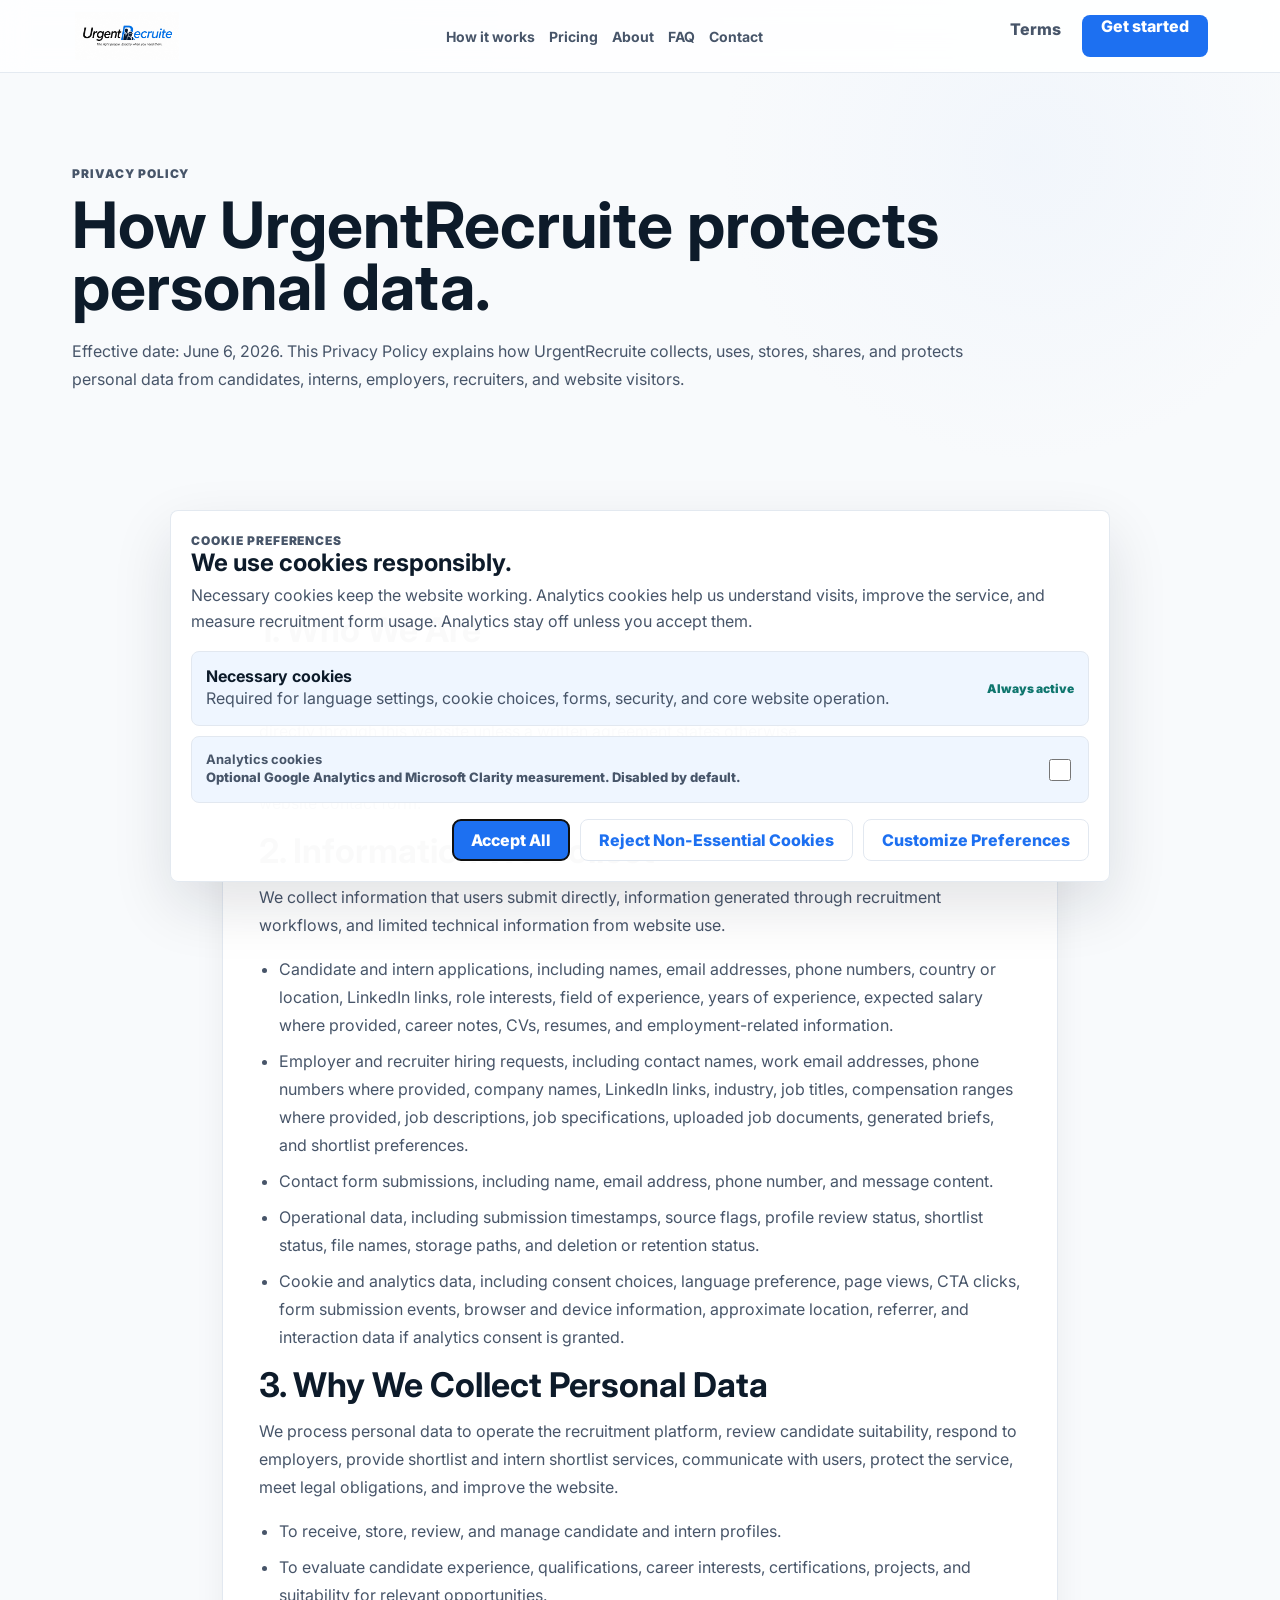
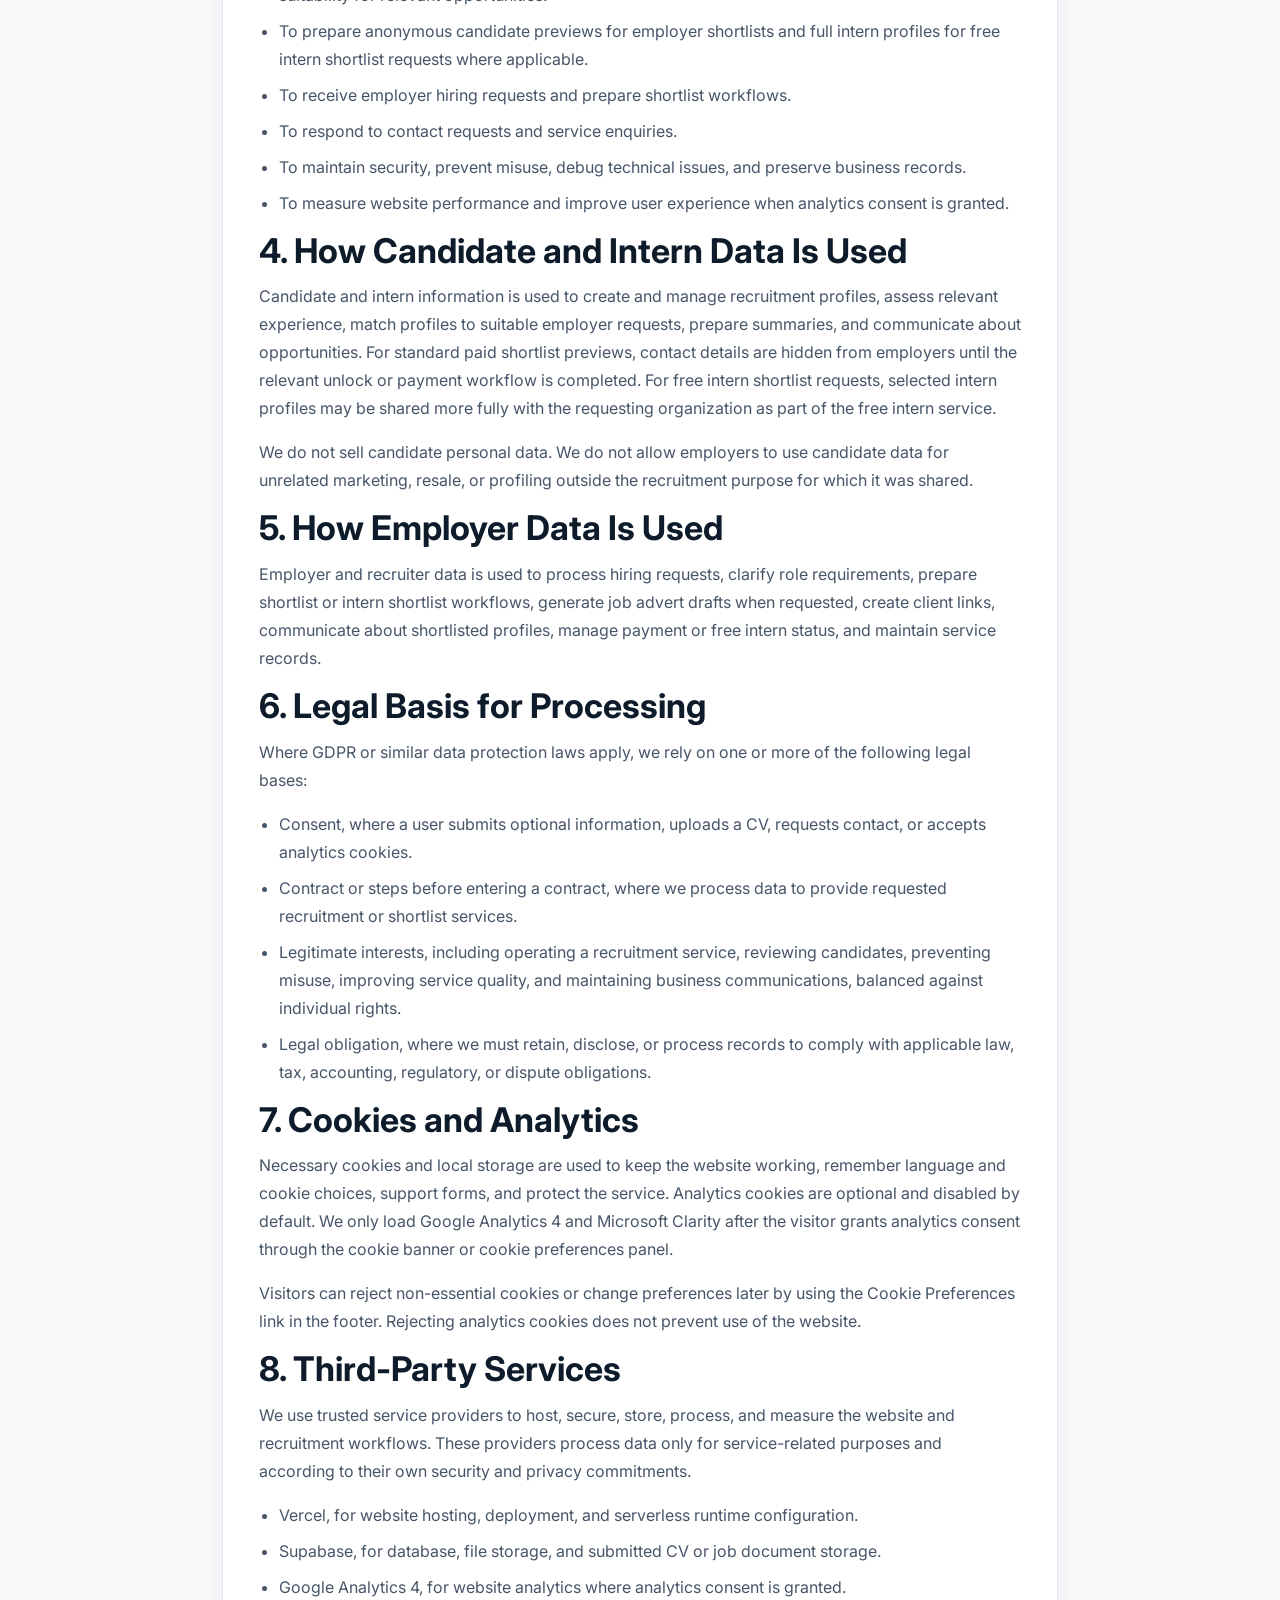
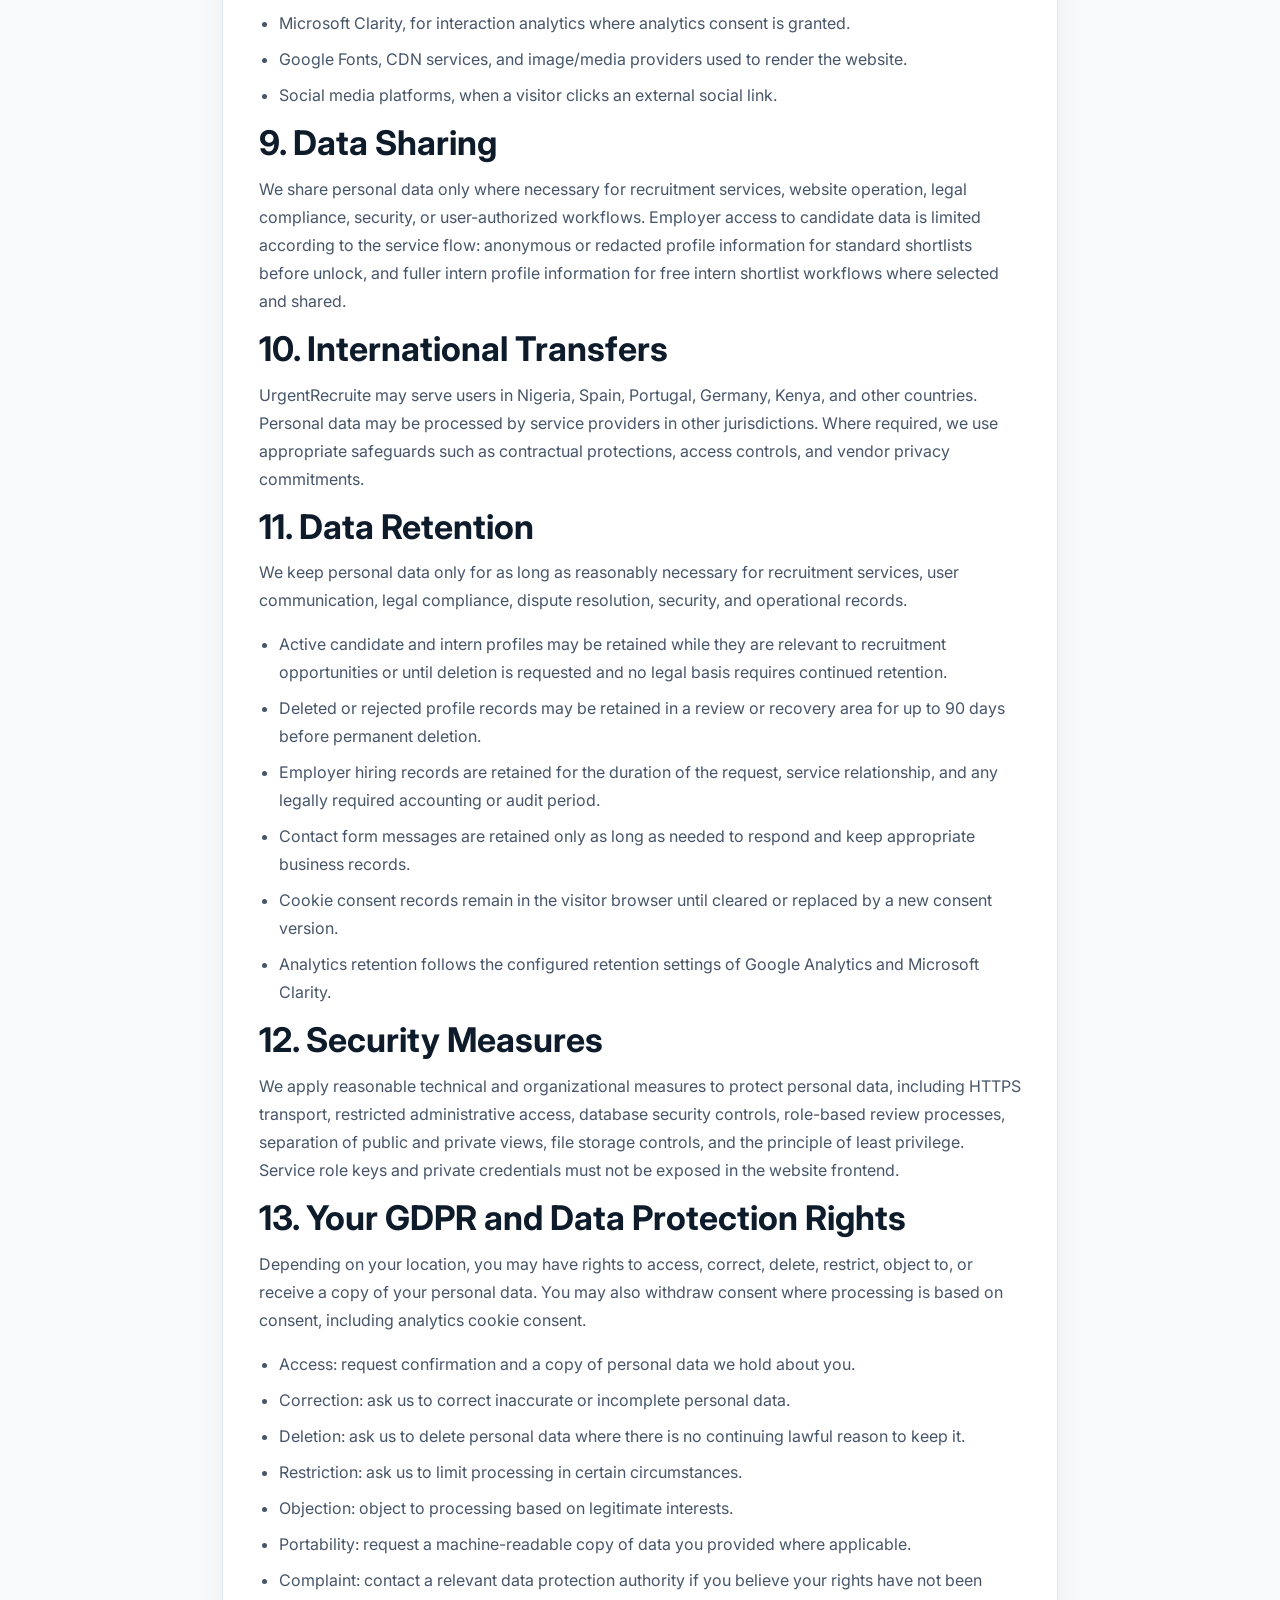
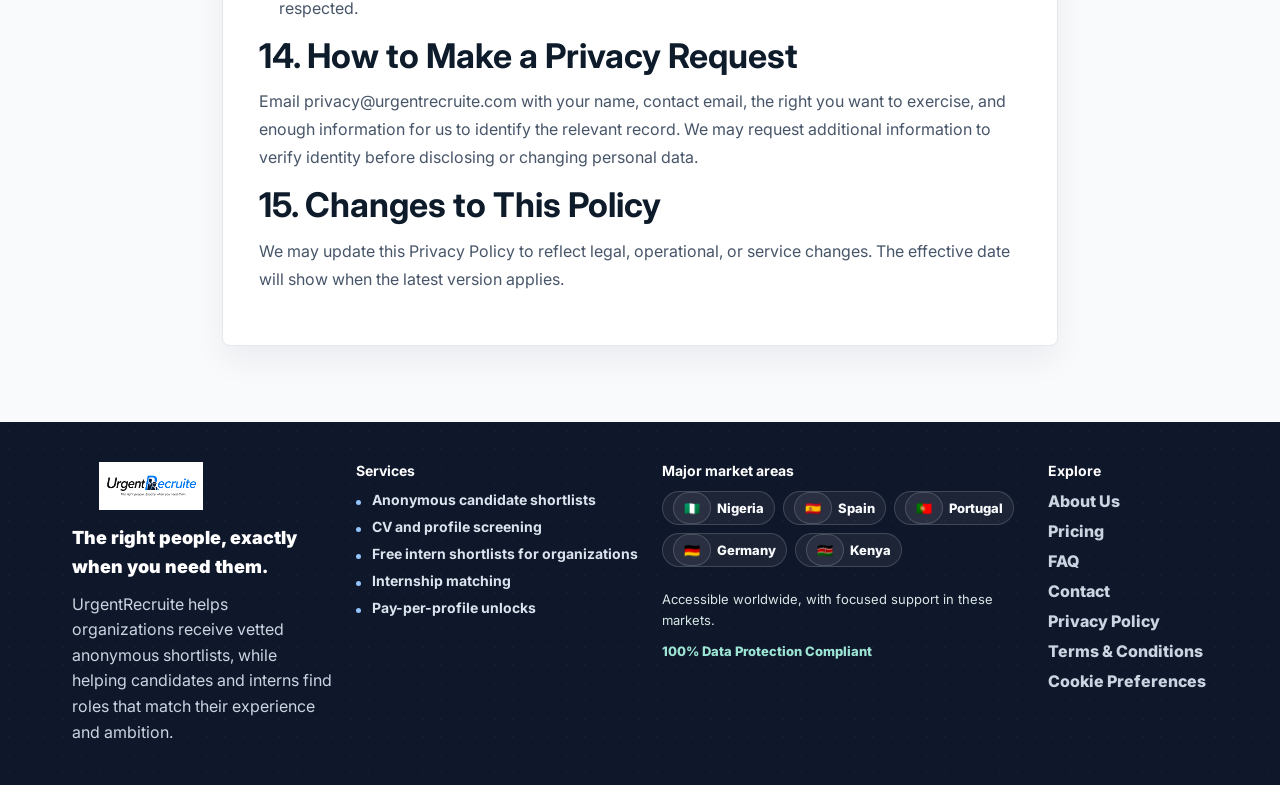
==== privacy.html @ a29a3082 "Add launch compliance pages and consent analytics" ====
<!doctype html>
<html lang="en">
  <head>
    <meta charset="utf-8">
    <meta name="viewport" content="width=device-width, initial-scale=1">
    <meta name="description" content="UrgentRecruite Privacy Policy explaining how candidate, employer, CV, contact, cookie, and analytics data is handled.">
    <title>Privacy Policy | UrgentRecruite</title>
    <link rel="preconnect" href="https://fonts.googleapis.com">
    <link rel="preconnect" href="https://fonts.gstatic.com" crossorigin>
    <link href="https://fonts.googleapis.com/css2?family=Inter:wght@400;500;600;700;800;900&display=swap" rel="stylesheet">
    <link rel="stylesheet" href="styles.css">
  </head>
  <body>
    <header class="site-header">
      <a class="brand" href="index.html" aria-label="UrgentRecruite home">
        <img src="assets/logo.jpeg" alt="UrgentRecruite logo">
      </a>
      <nav class="nav-links" aria-label="Main navigation">
        <a href="index.html#how-it-works">How it works</a>
        <a href="index.html#pricing">Pricing</a>
        <a href="index.html#about">About</a>
        <a href="index.html#faq">FAQ</a>
        <a href="index.html#contact">Contact</a>
      </nav>
      <div class="header-actions">
        <a class="text-button" href="terms.html">Terms</a>
        <a class="primary-button" href="index.html#forms">Get started</a>
      </div>
      <div class="mobile-menu-controls">
        <a class="menu-button" href="index.html">Home</a>
      </div>
    </header>

    <main class="legal-main">
      <section class="legal-hero">
        <div class="legal-hero-content">
          <p class="eyebrow">Privacy Policy</p>
          <h1>How UrgentRecruite protects personal data.</h1>
          <p>Effective date: June 6, 2026. This Privacy Policy explains how UrgentRecruite collects, uses, stores, shares, and protects personal data from candidates, interns, employers, recruiters, and website visitors.</p>
        </div>
      </section>

      <section class="legal-content">
        <article class="legal-card">
          <h2>1. Who We Are</h2>
          <p>UrgentRecruite provides recruitment, candidate screening, shortlist, intern shortlist, and related talent services. For data protection purposes, UrgentRecruite is the controller of personal data collected directly through this website unless a written agreement states otherwise.</p>
          <p>Contact for privacy requests: <a href="mailto:privacy@urgentrecruite.com">privacy@urgentrecruite.com</a>. You may also contact us through the website contact form.</p>

          <h2>2. Information We Collect</h2>
          <p>We collect information that users submit directly, information generated through recruitment workflows, and limited technical information from website use.</p>
          <ul>
            <li>Candidate and intern applications, including names, email addresses, phone numbers, country or location, LinkedIn links, role interests, field of experience, years of experience, expected salary where provided, career notes, CVs, resumes, and employment-related information.</li>
            <li>Employer and recruiter hiring requests, including contact names, work email addresses, phone numbers where provided, company names, LinkedIn links, industry, job titles, compensation ranges where provided, job descriptions, job specifications, uploaded job documents, generated briefs, and shortlist preferences.</li>
            <li>Contact form submissions, including name, email address, phone number, and message content.</li>
            <li>Operational data, including submission timestamps, source flags, profile review status, shortlist status, file names, storage paths, and deletion or retention status.</li>
            <li>Cookie and analytics data, including consent choices, language preference, page views, CTA clicks, form submission events, browser and device information, approximate location, referrer, and interaction data if analytics consent is granted.</li>
          </ul>

          <h2>3. Why We Collect Personal Data</h2>
          <p>We process personal data to operate the recruitment platform, review candidate suitability, respond to employers, provide shortlist and intern shortlist services, communicate with users, protect the service, meet legal obligations, and improve the website.</p>
          <ul>
            <li>To receive, store, review, and manage candidate and intern profiles.</li>
            <li>To evaluate candidate experience, qualifications, career interests, certifications, projects, and suitability for relevant opportunities.</li>
            <li>To prepare anonymous candidate previews for employer shortlists and full intern profiles for free intern shortlist requests where applicable.</li>
            <li>To receive employer hiring requests and prepare shortlist workflows.</li>
            <li>To respond to contact requests and service enquiries.</li>
            <li>To maintain security, prevent misuse, debug technical issues, and preserve business records.</li>
            <li>To measure website performance and improve user experience when analytics consent is granted.</li>
          </ul>

          <h2>4. How Candidate and Intern Data Is Used</h2>
          <p>Candidate and intern information is used to create and manage recruitment profiles, assess relevant experience, match profiles to suitable employer requests, prepare summaries, and communicate about opportunities. For standard paid shortlist previews, contact details are hidden from employers until the relevant unlock or payment workflow is completed. For free intern shortlist requests, selected intern profiles may be shared more fully with the requesting organization as part of the free intern service.</p>
          <p>We do not sell candidate personal data. We do not allow employers to use candidate data for unrelated marketing, resale, or profiling outside the recruitment purpose for which it was shared.</p>

          <h2>5. How Employer Data Is Used</h2>
          <p>Employer and recruiter data is used to process hiring requests, clarify role requirements, prepare shortlist or intern shortlist workflows, generate job advert drafts when requested, create client links, communicate about shortlisted profiles, manage payment or free intern status, and maintain service records.</p>

          <h2>6. Legal Basis for Processing</h2>
          <p>Where GDPR or similar data protection laws apply, we rely on one or more of the following legal bases:</p>
          <ul>
            <li>Consent, where a user submits optional information, uploads a CV, requests contact, or accepts analytics cookies.</li>
            <li>Contract or steps before entering a contract, where we process data to provide requested recruitment or shortlist services.</li>
            <li>Legitimate interests, including operating a recruitment service, reviewing candidates, preventing misuse, improving service quality, and maintaining business communications, balanced against individual rights.</li>
            <li>Legal obligation, where we must retain, disclose, or process records to comply with applicable law, tax, accounting, regulatory, or dispute obligations.</li>
          </ul>

          <h2>7. Cookies and Analytics</h2>
          <p>Necessary cookies and local storage are used to keep the website working, remember language and cookie choices, support forms, and protect the service. Analytics cookies are optional and disabled by default. We only load Google Analytics 4 and Microsoft Clarity after the visitor grants analytics consent through the cookie banner or cookie preferences panel.</p>
          <p>Visitors can reject non-essential cookies or change preferences later by using the Cookie Preferences link in the footer. Rejecting analytics cookies does not prevent use of the website.</p>

          <h2>8. Third-Party Services</h2>
          <p>We use trusted service providers to host, secure, store, process, and measure the website and recruitment workflows. These providers process data only for service-related purposes and according to their own security and privacy commitments.</p>
          <ul>
            <li>Vercel, for website hosting, deployment, and serverless runtime configuration.</li>
            <li>Supabase, for database, file storage, and submitted CV or job document storage.</li>
            <li>Google Analytics 4, for website analytics where analytics consent is granted.</li>
            <li>Microsoft Clarity, for interaction analytics where analytics consent is granted.</li>
            <li>Google Fonts, CDN services, and image/media providers used to render the website.</li>
            <li>Social media platforms, when a visitor clicks an external social link.</li>
          </ul>

          <h2>9. Data Sharing</h2>
          <p>We share personal data only where necessary for recruitment services, website operation, legal compliance, security, or user-authorized workflows. Employer access to candidate data is limited according to the service flow: anonymous or redacted profile information for standard shortlists before unlock, and fuller intern profile information for free intern shortlist workflows where selected and shared.</p>

          <h2>10. International Transfers</h2>
          <p>UrgentRecruite may serve users in Nigeria, Spain, Portugal, Germany, Kenya, and other countries. Personal data may be processed by service providers in other jurisdictions. Where required, we use appropriate safeguards such as contractual protections, access controls, and vendor privacy commitments.</p>

          <h2>11. Data Retention</h2>
          <p>We keep personal data only for as long as reasonably necessary for recruitment services, user communication, legal compliance, dispute resolution, security, and operational records.</p>
          <ul>
            <li>Active candidate and intern profiles may be retained while they are relevant to recruitment opportunities or until deletion is requested and no legal basis requires continued retention.</li>
            <li>Deleted or rejected profile records may be retained in a review or recovery area for up to 90 days before permanent deletion.</li>
            <li>Employer hiring records are retained for the duration of the request, service relationship, and any legally required accounting or audit period.</li>
            <li>Contact form messages are retained only as long as needed to respond and keep appropriate business records.</li>
            <li>Cookie consent records remain in the visitor browser until cleared or replaced by a new consent version.</li>
            <li>Analytics retention follows the configured retention settings of Google Analytics and Microsoft Clarity.</li>
          </ul>

          <h2>12. Security Measures</h2>
          <p>We apply reasonable technical and organizational measures to protect personal data, including HTTPS transport, restricted administrative access, database security controls, role-based review processes, separation of public and private views, file storage controls, and the principle of least privilege. Service role keys and private credentials must not be exposed in the website frontend.</p>

          <h2>13. Your GDPR and Data Protection Rights</h2>
          <p>Depending on your location, you may have rights to access, correct, delete, restrict, object to, or receive a copy of your personal data. You may also withdraw consent where processing is based on consent, including analytics cookie consent.</p>
          <ul>
            <li>Access: request confirmation and a copy of personal data we hold about you.</li>
            <li>Correction: ask us to correct inaccurate or incomplete personal data.</li>
            <li>Deletion: ask us to delete personal data where there is no continuing lawful reason to keep it.</li>
            <li>Restriction: ask us to limit processing in certain circumstances.</li>
            <li>Objection: object to processing based on legitimate interests.</li>
            <li>Portability: request a machine-readable copy of data you provided where applicable.</li>
            <li>Complaint: contact a relevant data protection authority if you believe your rights have not been respected.</li>
          </ul>

          <h2>14. How to Make a Privacy Request</h2>
          <p>Email <a href="mailto:privacy@urgentrecruite.com">privacy@urgentrecruite.com</a> with your name, contact email, the right you want to exercise, and enough information for us to identify the relevant record. We may request additional information to verify identity before disclosing or changing personal data.</p>

          <h2>15. Changes to This Policy</h2>
          <p>We may update this Privacy Policy to reflect legal, operational, or service changes. The effective date will show when the latest version applies.</p>
        </article>
      </section>
    </main>

    <footer class="footer">
      <div class="footer-brand">
        <img src="assets/logo.jpeg" alt="UrgentRecruite logo">
        <p class="footer-motto">The right people, exactly when you need them.</p>
        <p>UrgentRecruite helps organizations receive vetted anonymous shortlists, while helping candidates and interns find roles that match their experience and ambition.</p>
      </div>
      <div class="footer-column">
        <h3>Services</h3>
        <ul class="footer-list">
          <li>Anonymous candidate shortlists</li>
          <li>CV and profile screening</li>
          <li>Free intern shortlists for organizations</li>
          <li>Internship matching</li>
          <li>Pay-per-profile unlocks</li>
        </ul>
      </div>
      <div class="footer-column">
        <h3>Major market areas</h3>
        <div class="country-list" aria-label="Operating countries">
          <span><span aria-hidden="true">&#x1F1F3;&#x1F1EC;</span> Nigeria</span>
          <span><span aria-hidden="true">&#x1F1EA;&#x1F1F8;</span> Spain</span>
          <span><span aria-hidden="true">&#x1F1F5;&#x1F1F9;</span> Portugal</span>
          <span><span aria-hidden="true">&#x1F1E9;&#x1F1EA;</span> Germany</span>
          <span><span aria-hidden="true">&#x1F1F0;&#x1F1EA;</span> Kenya</span>
        </div>
        <p class="market-note">Accessible worldwide, with focused support in these markets.</p>
        <span class="compliance-note">100% Data Protection Compliant</span>
      </div>
      <div class="footer-column">
        <h3>Explore</h3>
        <nav>
          <a href="index.html#about">About Us</a>
          <a href="index.html#pricing">Pricing</a>
          <a href="index.html#faq">FAQ</a>
          <a href="index.html#contact">Contact</a>
          <a href="privacy.html">Privacy Policy</a>
          <a href="terms.html">Terms &amp; Conditions</a>
          <button class="footer-link-button" type="button" data-cookie-preferences>Cookie Preferences</button>
        </nav>
      </div>
    </footer>

    <script src="compliance.js"></script>
  </body>
</html>
---- styles.css ----
:root {
  --bg: #f8fafc;
  --surface: #ffffff;
  --ink: #0d1b2a;
  --muted: #475569;
  --line: #e2e8f0;
  --blue: #1d70f1;
  --blue-dark: #1558c0;
  --blue-soft: #eff6ff;
  --navy: #0f172a;
  --green: #0f766e;
  --grain-light: rgba(29, 112, 241, 0.12);
  --shadow: 0 24px 60px rgba(15, 23, 42, 0.12);
}

* {
  box-sizing: border-box;
}

html {
  scroll-behavior: smooth;
}

body {
  margin: 0;
  overflow-x: hidden;
  color: var(--ink);
  background:
    radial-gradient(circle at 20% 0%, rgba(29, 112, 241, 0.08), transparent 34%),
    linear-gradient(180deg, #ffffff 0%, var(--bg) 42%, #ffffff 100%);
  font-family: Inter, Arial, sans-serif;
}

button,
input,
textarea {
  font: inherit;
}

button {
  cursor: pointer;
}

a {
  color: inherit;
  text-decoration: none;
}

.site-header {
  position: sticky;
  top: 0;
  z-index: 20;
  display: grid;
  grid-template-columns: auto 1fr auto auto;
  align-items: center;
  gap: 24px;
  min-height: 72px;
  padding: 12px clamp(18px, 4vw, 48px);
  border-bottom: 1px solid rgba(226, 232, 240, 0.9);
  background: rgba(255, 255, 255, 0.88);
  backdrop-filter: blur(14px);
}

.brand img {
  display: block;
  width: 158px;
  height: 48px;
  object-fit: contain;
}

.nav-links,
.header-actions,
.hero-actions {
  display: flex;
  align-items: center;
  gap: 14px;
}

.nav-links {
  justify-content: center;
  color: var(--muted);
  font-size: 14px;
  font-weight: 700;
}

.nav-links a:hover {
  color: var(--blue);
}

.primary-button,
.secondary-button,
.text-button,
.menu-button {
  min-height: 42px;
  border-radius: 8px;
  border: 1px solid transparent;
  font-weight: 800;
  transition: transform 180ms ease, box-shadow 180ms ease, background 180ms ease, border-color 180ms ease;
}

.primary-button {
  padding: 0 18px;
  color: #ffffff;
  background: var(--blue);
}

.primary-button:hover {
  background: var(--blue-dark);
  box-shadow: 0 12px 24px rgba(29, 112, 241, 0.22);
  transform: translateY(-1px);
}

.secondary-button {
  padding: 0 18px;
  color: var(--blue);
  background: #ffffff;
  border-color: var(--line);
}

.secondary-button:hover {
  border-color: rgba(29, 112, 241, 0.34);
  box-shadow: 0 10px 22px rgba(15, 23, 42, 0.08);
  transform: translateY(-1px);
}

.text-button {
  min-height: 36px;
  padding: 0 6px;
  color: var(--muted);
  background: transparent;
}

.text-button:hover {
  color: var(--blue);
}

.large {
  min-height: 50px;
  padding-inline: 22px;
}

.menu-button {
  display: none;
  padding: 0 14px;
  color: var(--ink);
  background: #ffffff;
  border-color: var(--line);
}

.mobile-menu-controls {
  display: flex;
  align-items: center;
  gap: 10px;
  justify-content: flex-end;
}

.language-picker {
  display: grid;
  grid-template-columns: auto auto;
  align-items: center;
  gap: 8px;
  color: var(--muted);
  font-size: 12px;
  font-weight: 900;
}

.language-picker select {
  min-height: 38px;
  border: 1px solid var(--line);
  border-radius: 8px;
  padding: 0 10px;
  color: var(--ink);
  background: #ffffff;
  font-weight: 800;
}

.hero {
  position: relative;
  isolation: isolate;
  display: grid;
  grid-template-columns: minmax(0, 1.1fr) minmax(320px, 0.75fr);
  gap: clamp(28px, 6vw, 72px);
  align-items: center;
  min-height: calc(100vh - 72px);
  padding: clamp(56px, 8vw, 96px) clamp(20px, 6vw, 72px);
  background:
    linear-gradient(90deg, rgba(248, 250, 252, 0.95), rgba(248, 250, 252, 0.7)),
    radial-gradient(circle at 80% 20%, rgba(29, 112, 241, 0.28), transparent 28%),
    url("https://images.unsplash.com/photo-1552664730-d307ca884978?auto=format&fit=crop&w=1800&q=80") center/cover;
}

.hero::after,
.section::after,
.trust-band::after,
.footer::after {
  position: absolute;
  inset: 0;
  z-index: 0;
  pointer-events: none;
  content: "";
  opacity: 0.22;
  background-image:
    radial-gradient(circle, var(--grain-light) 0 0.8px, transparent 1px),
    radial-gradient(circle, rgba(15, 23, 42, 0.07) 0 0.7px, transparent 1px);
  background-position: 0 0, 9px 11px;
  background-size: 18px 18px, 25px 25px;
}

.hero > *,
.section > *,
.trust-band > *,
.footer > * {
  position: relative;
  z-index: 1;
}

.eyebrow {
  margin: 0 0 10px;
  color: var(--blue);
  font-size: 12px;
  font-weight: 900;
  letter-spacing: 0.08em;
  text-transform: uppercase;
}

h1,
h2,
h3,
p {
  margin-top: 0;
}

h1 {
  max-width: 760px;
  margin-bottom: 18px;
  font-size: clamp(44px, 7vw, 82px);
  line-height: 0.98;
  letter-spacing: 0;
}

h2 {
  margin-bottom: 14px;
  font-size: clamp(30px, 4vw, 48px);
  line-height: 1.05;
}

h3 {
  margin-bottom: 8px;
  font-size: 18px;
}

.hero-copy {
  max-width: 680px;
  margin-bottom: 28px;
  color: var(--muted);
  font-size: 20px;
  line-height: 1.65;
}

.hero-panel {
  display: grid;
  gap: 12px;
  padding: 18px;
  border: 1px solid var(--line);
  border-radius: 8px;
  background: rgba(255, 255, 255, 0.92);
  box-shadow: var(--shadow);
}

.hero-panel div {
  padding: 18px;
  border-radius: 8px;
  background: var(--blue-soft);
}

.hero-panel strong {
  display: block;
  margin-bottom: 6px;
  font-size: 36px;
}

.hero-panel span {
  color: var(--muted);
  font-weight: 700;
}

.trust-band {
  position: relative;
  isolation: isolate;
  display: flex;
  flex-wrap: wrap;
  align-items: center;
  justify-content: center;
  gap: 20px 34px;
  padding: 22px 20px;
  color: var(--muted);
  background: #ffffff;
  border-block: 1px solid var(--line);
}

.trust-band strong {
  color: var(--ink);
}

.section {
  position: relative;
  isolation: isolate;
  padding: clamp(64px, 8vw, 104px) clamp(20px, 6vw, 72px);
  background: #ffffff;
}

.section-muted {
  --grain-light: rgba(29, 112, 241, 0.1);
  background: var(--bg);
}

.section-heading {
  max-width: 760px;
  margin: 0 auto 40px;
  text-align: center;
}

.section-heading p,
.pricing-grid p,
.about-grid p,
.contact-section p {
  color: var(--muted);
  line-height: 1.7;
}

.steps,
.path-grid,
.value-list,
.faq-list {
  display: grid;
  gap: 16px;
}

.steps {
  grid-template-columns: repeat(4, minmax(0, 1fr));
}

.steps article,
.path-grid article,
.pricing-card,
.intern-callout,
.value-list article,
.faq-list details {
  border: 1px solid var(--line);
  border-radius: 8px;
  padding: 22px;
  background: #ffffff;
  box-shadow: 0 14px 32px rgba(15, 23, 42, 0.06);
  transition: transform 180ms ease, box-shadow 180ms ease, border-color 180ms ease;
}

.steps article:hover,
.path-grid article:hover,
.pricing-card:hover,
.intern-callout:hover,
.value-list article:hover,
.faq-list details:hover {
  transform: translateY(-2px);
  border-color: rgba(29, 112, 241, 0.24);
  box-shadow: 0 20px 42px rgba(15, 23, 42, 0.1);
}

.steps span {
  display: inline-flex;
  align-items: center;
  justify-content: center;
  width: 42px;
  height: 42px;
  margin-bottom: 16px;
  border-radius: 50%;
  color: #ffffff;
  background: var(--blue);
  font-weight: 900;
}

.steps p,
.path-grid p,
.value-list p,
.faq-list p {
  color: var(--muted);
  line-height: 1.65;
}

.pricing-grid,
.about-grid,
.contact-section {
  display: grid;
  grid-template-columns: minmax(0, 0.95fr) minmax(320px, 1.05fr);
  gap: clamp(28px, 6vw, 72px);
  align-items: start;
}

.pricing-cards {
  display: grid;
  gap: 16px;
}

.pricing-card strong {
  display: block;
  margin: 8px 0 12px;
  color: var(--blue);
  font-size: 64px;
  line-height: 1;
}

.intern-pricing-card {
  background: #f8fbff;
}

.pricing-card ul {
  display: grid;
  gap: 10px;
  margin: 18px 0 0;
  padding-left: 20px;
}

.path-grid {
  grid-template-columns: repeat(4, minmax(0, 1fr));
}

.intern-callout {
  display: grid;
  grid-template-columns: minmax(0, 1fr) auto;
  align-items: center;
  gap: 18px;
  max-width: 980px;
  margin: 24px auto 0;
  background: #f8fbff;
}

.intern-callout p {
  margin-bottom: 0;
  color: var(--muted);
  line-height: 1.65;
}

.faq-list {
  max-width: 880px;
  margin: 0 auto;
}

.faq-list summary {
  cursor: pointer;
  font-weight: 900;
}

.faq-list p {
  margin: 12px 0 0;
}

.contact-form {
  display: grid;
  gap: 12px;
}

input,
textarea {
  width: 100%;
  border: 1px solid var(--line);
  border-radius: 8px;
  padding: 13px 14px;
  color: var(--ink);
  background: #ffffff;
  transition: border-color 160ms ease, box-shadow 160ms ease, background 160ms ease;
}

input:focus,
textarea:focus {
  outline: 0;
  border-color: rgba(29, 112, 241, 0.72);
  box-shadow: 0 0 0 4px rgba(29, 112, 241, 0.12);
}

textarea {
  min-height: 130px;
  resize: vertical;
}

.footer {
  position: relative;
  isolation: isolate;
  --grain-light: rgba(148, 163, 184, 0.18);
  display: grid;
  grid-template-columns: minmax(260px, 1.2fr) minmax(140px, auto) minmax(220px, auto) minmax(160px, auto);
  gap: 24px;
  align-items: start;
  padding: 40px clamp(20px, 6vw, 72px);
  color: #cbd5e1;
  background: var(--navy);
}

.footer-brand img {
  width: 158px;
  height: 48px;
  object-fit: contain;
  filter: brightness(1.05);
}

.footer p {
  max-width: 420px;
  margin: 10px 0 0;
  line-height: 1.6;
}

.footer-motto {
  color: #ffffff;
  font-size: 18px;
  font-weight: 900;
}

.footer-column {
  display: grid;
  gap: 12px;
}

.footer-column h3 {
  margin: 0;
  color: #ffffff;
  font-size: 14px;
}

.footer nav {
  display: grid;
  gap: 10px;
  font-weight: 800;
}

.footer-link-button {
  width: fit-content;
  border: 0;
  padding: 0;
  color: inherit;
  background: transparent;
  font: inherit;
  font-weight: 800;
  text-align: left;
}

.footer a:hover {
  color: #ffffff;
}

.footer-link-button:hover {
  color: #ffffff;
}

.footer-list {
  display: grid;
  gap: 10px;
  margin: 0;
  padding: 0;
  list-style: none;
}

.footer-list li {
  position: relative;
  padding-left: 16px;
  color: #dbe4ee;
  font-size: 14px;
  font-weight: 700;
}

.footer-list li::before {
  position: absolute;
  left: 0;
  top: 0.62em;
  width: 5px;
  height: 5px;
  border-radius: 999px;
  background: #93c5fd;
  color: var(--blue-soft);
  content: "";
}

.country-list {
  display: flex;
  flex-wrap: wrap;
  gap: 8px;
}

.country-list span {
  display: inline-flex;
  align-items: center;
  gap: 6px;
  min-height: 32px;
  padding: 0 10px;
  border: 1px solid rgba(203, 213, 225, 0.2);
  border-radius: 999px;
  color: #f8fafc;
  background: rgba(255, 255, 255, 0.06);
  font-size: 13px;
  font-weight: 800;
}

.market-note {
  margin: 0;
  color: #d6e7e5;
  font-size: 13px;
  line-height: 1.5;
}

.compliance-note {
  color: #9ce4d4;
  font-size: 13px;
  font-weight: 800;
}

.social-links {
  display: flex;
  flex-wrap: wrap;
  gap: 10px;
}

.social-links a {
  display: inline-flex;
  align-items: center;
  justify-content: center;
  width: 40px;
  height: 40px;
  border: 1px solid rgba(203, 213, 225, 0.2);
  border-radius: 8px;
  background: rgba(255, 255, 255, 0.06);
}

.social-links a:hover {
  background: rgba(255, 255, 255, 0.14);
}

.social-links img {
  width: 20px;
  height: 20px;
  filter: invert(1);
}

.form-dialog {
  width: min(920px, calc(100vw - 28px));
  max-height: calc(100vh - 28px);
  border: 0;
  border-radius: 8px;
  padding: 0;
  box-shadow: var(--shadow);
}

.form-dialog::backdrop {
  background: rgba(15, 23, 42, 0.58);
}

.dialog-shell {
  display: flex;
  justify-content: flex-end;
  padding: 14px 14px 0;
}

.dialog-close {
  min-height: 34px;
  border: 1px solid var(--line);
  border-radius: 8px;
  color: var(--muted);
  background: #ffffff;
  font-weight: 800;
}

.application-form {
  padding: 0 24px 24px;
}

.dialog-heading {
  margin-bottom: 20px;
}

.dialog-heading p {
  color: var(--muted);
  line-height: 1.6;
}

.form-grid {
  display: grid;
  grid-template-columns: repeat(2, minmax(0, 1fr));
  gap: 12px;
}

.form-progress {
  display: grid;
  grid-template-columns: repeat(3, 1fr);
  gap: 8px;
  margin: 0 0 18px;
}

.form-progress span {
  display: grid;
  min-height: 54px;
  place-items: center;
  padding: 8px 10px;
  border: 1px solid var(--line);
  border-radius: 8px;
  color: var(--muted);
  background: #ffffff;
  font-size: 13px;
  font-weight: 900;
  line-height: 1.25;
  text-align: center;
}

.form-progress span.active,
.form-progress span.complete {
  color: #ffffff;
  background: linear-gradient(135deg, var(--blue), #0f766e);
  border-color: transparent;
}

.step-hidden {
  display: none !important;
}

.input-prefix {
  display: grid;
  grid-template-columns: auto minmax(0, 1fr);
  align-items: center;
  border: 1px solid var(--line);
  border-radius: 8px;
  background: #ffffff;
}

.input-prefix > span {
  padding: 0 12px;
  color: var(--blue);
  font-size: 12px;
  font-weight: 900;
}

.input-prefix input {
  border: 0;
  border-left: 1px solid var(--line);
  border-radius: 0 8px 8px 0;
}

.word-count,
.form-note {
  color: var(--muted);
  font-size: 13px;
  font-weight: 700;
  line-height: 1.5;
}

.word-count.valid {
  color: var(--green);
}

label {
  display: grid;
  gap: 7px;
  color: var(--muted);
  font-size: 13px;
  font-weight: 800;
}

.wide {
  grid-column: 1 / -1;
}

.hidden {
  display: none;
}

.generated-brief-panel {
  display: grid;
  gap: 12px;
  padding: 14px;
  border: 1px solid var(--line);
  border-radius: 8px;
  background: var(--blue-soft);
}

.generated-brief-header {
  display: flex;
  align-items: center;
  justify-content: space-between;
  gap: 14px;
}

.generated-brief-header span {
  display: block;
  margin-bottom: 4px;
  color: var(--ink);
  font-size: 14px;
  font-weight: 900;
}

.generated-brief-header p {
  margin: 0;
  color: var(--muted);
  line-height: 1.5;
}

.dialog-actions {
  display: flex;
  justify-content: flex-end;
  gap: 10px;
  margin-top: 18px;
}

.toast {
  position: fixed;
  right: 24px;
  bottom: 24px;
  transform: translateY(24px);
  opacity: 0;
  max-width: 360px;
  padding: 13px 15px;
  border-radius: 8px;
  color: #ffffff;
  background: var(--navy);
  box-shadow: var(--shadow);
  transition: 180ms ease;
}

.toast.show {
  transform: translateY(0);
  opacity: 1;
}

.legal-main {
  background: var(--bg);
}

.legal-hero {
  padding: clamp(56px, 7vw, 92px) clamp(20px, 6vw, 72px);
  background:
    linear-gradient(90deg, rgba(248, 250, 252, 0.98), rgba(248, 250, 252, 0.82)),
    radial-gradient(circle at 80% 20%, rgba(29, 112, 241, 0.2), transparent 28%);
}

.legal-hero-content {
  max-width: 920px;
}

.legal-hero h1 {
  max-width: 920px;
  font-size: clamp(38px, 5vw, 64px);
}

.legal-hero p,
.legal-content p,
.legal-content li {
  color: var(--muted);
  line-height: 1.75;
}

.legal-content {
  display: grid;
  gap: 18px;
  max-width: 980px;
  margin: 0 auto;
  padding: clamp(48px, 6vw, 76px) clamp(20px, 6vw, 72px);
}

.legal-card {
  border: 1px solid var(--line);
  border-radius: 8px;
  padding: clamp(22px, 4vw, 36px);
  background: #ffffff;
  box-shadow: 0 14px 32px rgba(15, 23, 42, 0.06);
}

.legal-card h2 {
  font-size: clamp(24px, 3vw, 34px);
}

.legal-card h3 {
  margin-top: 22px;
}

.legal-card ul {
  display: grid;
  gap: 8px;
  padding-left: 20px;
}

.cookie-consent {
  position: fixed;
  inset: auto 18px 18px;
  z-index: 60;
  display: flex;
  justify-content: center;
  pointer-events: none;
}

.cookie-consent-card {
  width: min(940px, 100%);
  border: 1px solid rgba(226, 232, 240, 0.94);
  border-radius: 8px;
  padding: 20px;
  color: var(--ink);
  background: rgba(255, 255, 255, 0.98);
  box-shadow: var(--shadow);
  pointer-events: auto;
}

.cookie-consent-card h2 {
  margin-bottom: 8px;
  font-size: 24px;
}

.cookie-consent-card p {
  margin-bottom: 0;
  color: var(--muted);
  line-height: 1.6;
}

.cookie-consent-options {
  display: grid;
  gap: 10px;
  margin-top: 16px;
}

.cookie-row {
  display: grid;
  grid-template-columns: minmax(0, 1fr) auto;
  gap: 16px;
  align-items: center;
  border: 1px solid var(--line);
  border-radius: 8px;
  padding: 14px;
  background: var(--blue-soft);
}

.cookie-checkbox-row {
  cursor: pointer;
}

.cookie-checkbox-row input {
  width: 22px;
  height: 22px;
  accent-color: var(--blue);
}

.cookie-always-on {
  color: var(--green);
  font-size: 12px;
  font-weight: 900;
}

.cookie-consent-actions {
  display: flex;
  flex-wrap: wrap;
  justify-content: flex-end;
  gap: 10px;
  margin-top: 16px;
}

@media (max-width: 1060px) {
  .site-header {
    grid-template-columns: minmax(0, 1fr) auto;
    gap: 12px;
    padding-inline: 14px;
  }

  .brand img {
    width: min(148px, 38vw);
  }

  .mobile-menu-controls {
    min-width: 0;
    gap: 6px;
  }

  .language-picker {
    grid-template-columns: 1fr;
    gap: 3px;
    font-size: 10px;
  }

  .language-picker select {
    width: min(34vw, 138px);
    padding-inline: 8px;
  }

  .nav-links,
  .header-actions {
    display: none;
  }

  .site-header.open .nav-links,
  .site-header.open .header-actions {
    display: flex;
    grid-column: 1 / -1;
    flex-direction: column;
    align-items: stretch;
  }

  .menu-button {
    display: inline-flex;
    align-items: center;
    justify-content: center;
    justify-self: end;
  }

  .hero,
  .pricing-grid,
  .about-grid,
  .contact-section,
  .footer {
    grid-template-columns: 1fr;
  }

  .steps,
  .path-grid {
    grid-template-columns: repeat(2, minmax(0, 1fr));
  }

  .intern-callout {
    grid-template-columns: 1fr;
  }

  .legal-content {
    padding-inline: 20px;
  }
}

@media (max-width: 680px) {
  .site-header {
    min-height: 64px;
  }

  .mobile-menu-controls {
    max-width: 52vw;
  }

  .language-picker > span {
    position: absolute;
    width: 1px;
    height: 1px;
    overflow: hidden;
    clip: rect(0 0 0 0);
  }

  .menu-button {
    min-height: 38px;
    max-width: 76px;
    padding-inline: 9px;
    font-size: 13px;
    white-space: nowrap;
  }

  .site-header.open .menu-button {
    font-size: 0;
  }

  .site-header.open .menu-button::after {
    content: "Close";
    font-size: 13px;
  }

  .hero-actions,
  .dialog-actions,
  .generated-brief-header {
    flex-direction: column;
    align-items: stretch;
  }

  .steps,
  .path-grid,
  .form-grid {
    grid-template-columns: 1fr;
  }

  .cookie-consent {
    inset: auto 10px 10px;
  }

  .cookie-row,
  .cookie-consent-actions {
    grid-template-columns: 1fr;
  }

  .cookie-consent-actions button {
    width: 100%;
  }
}
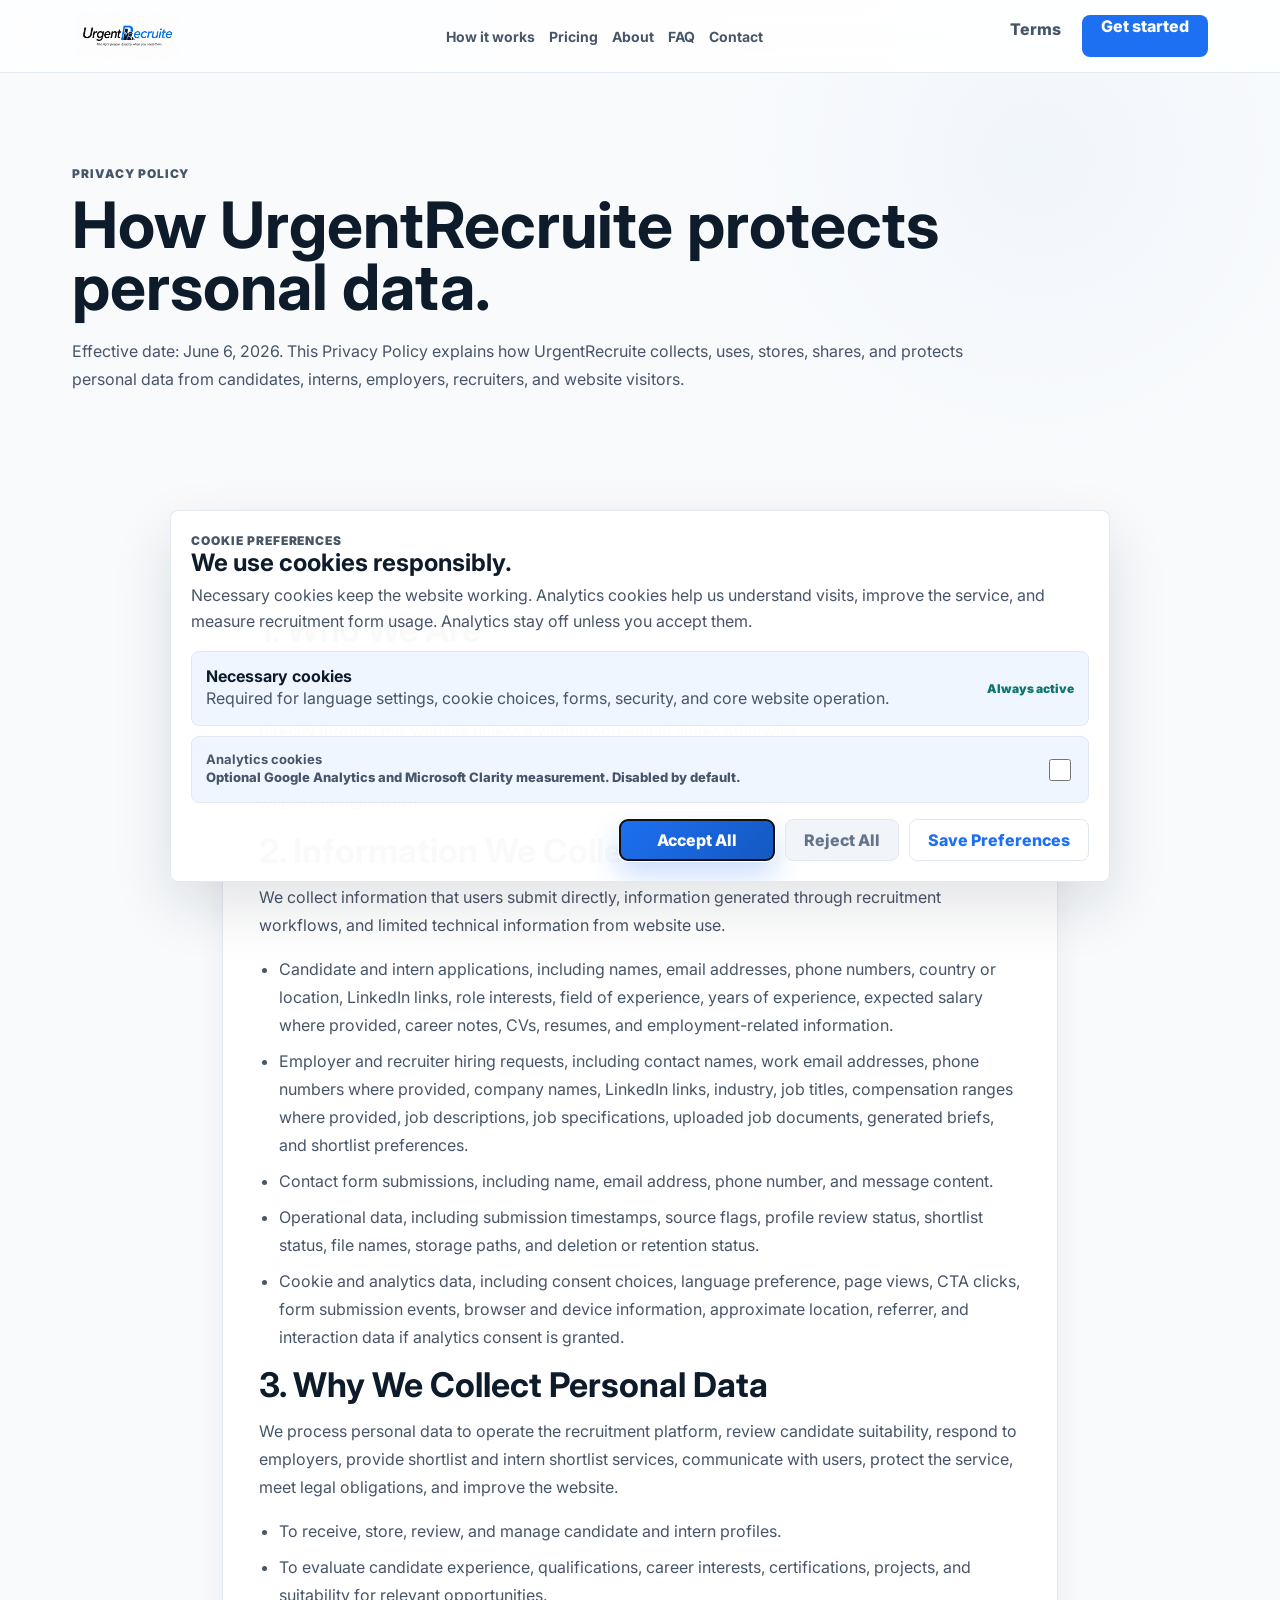
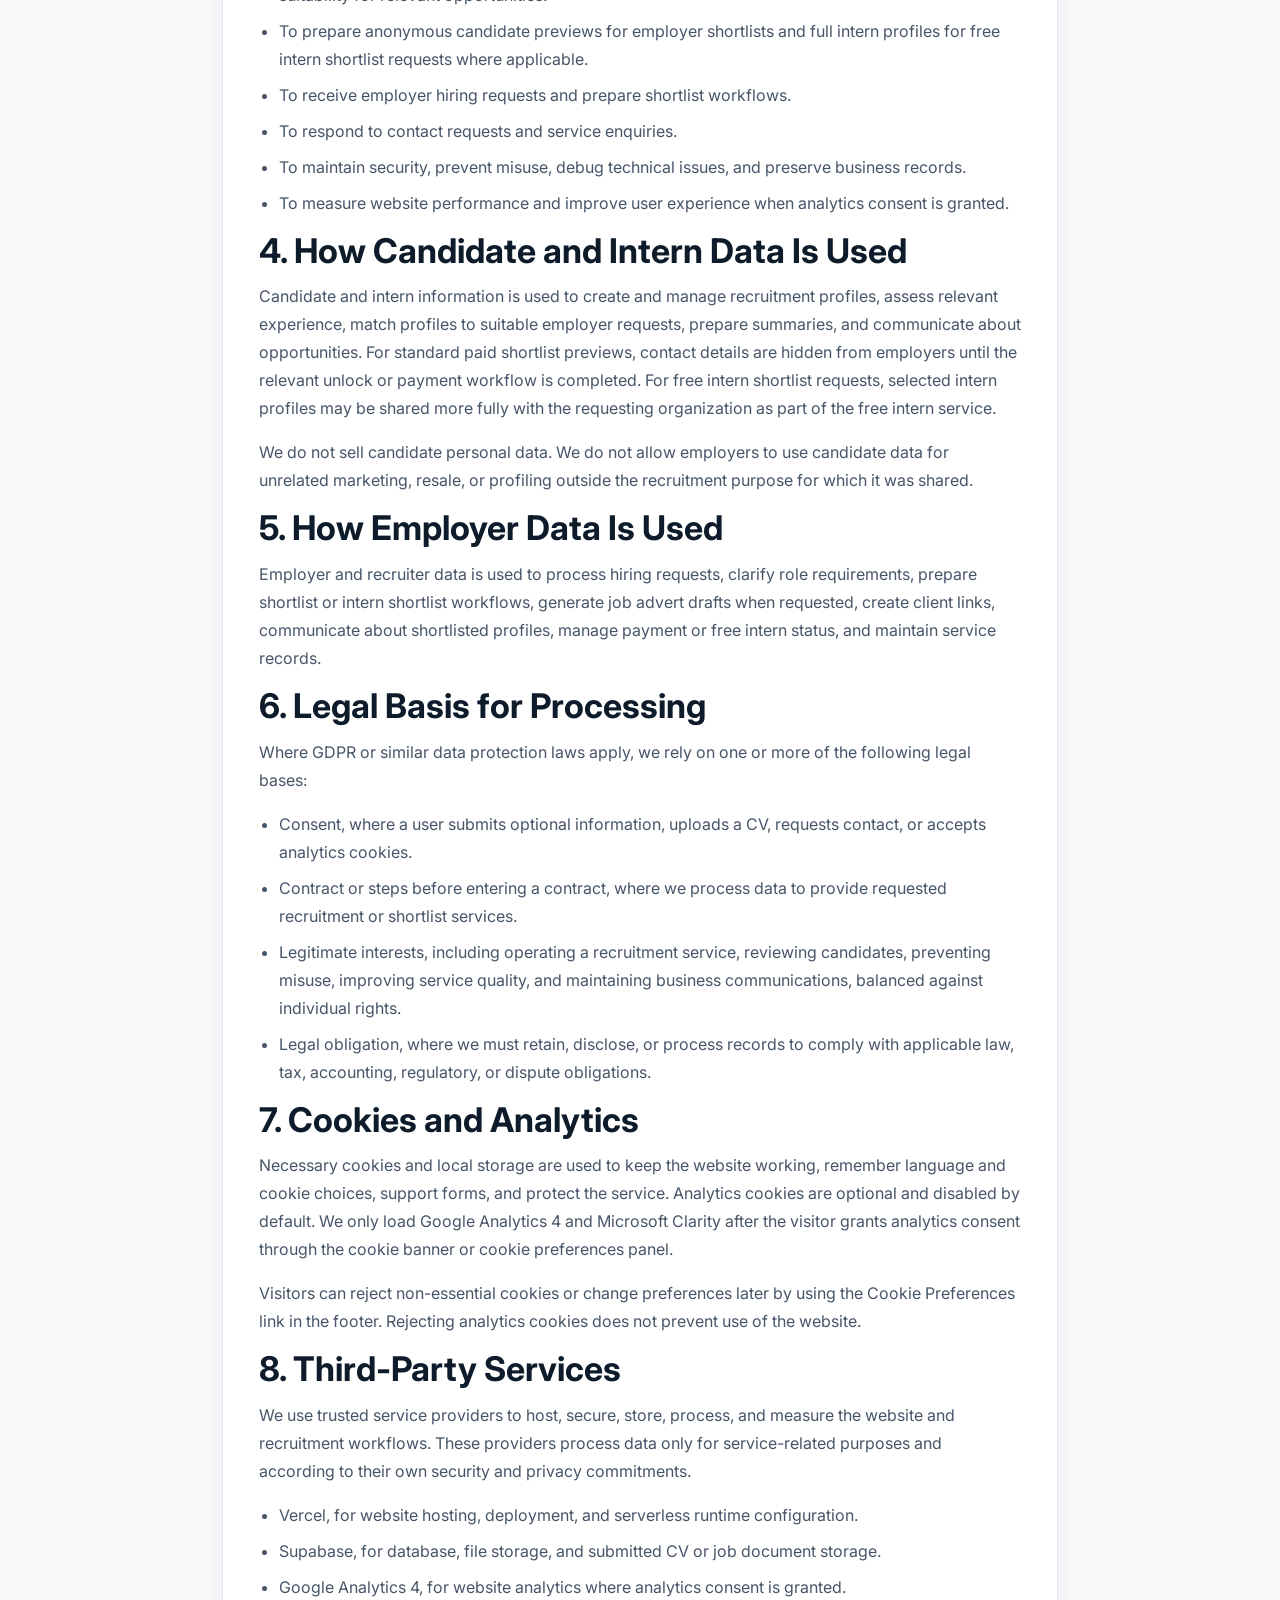
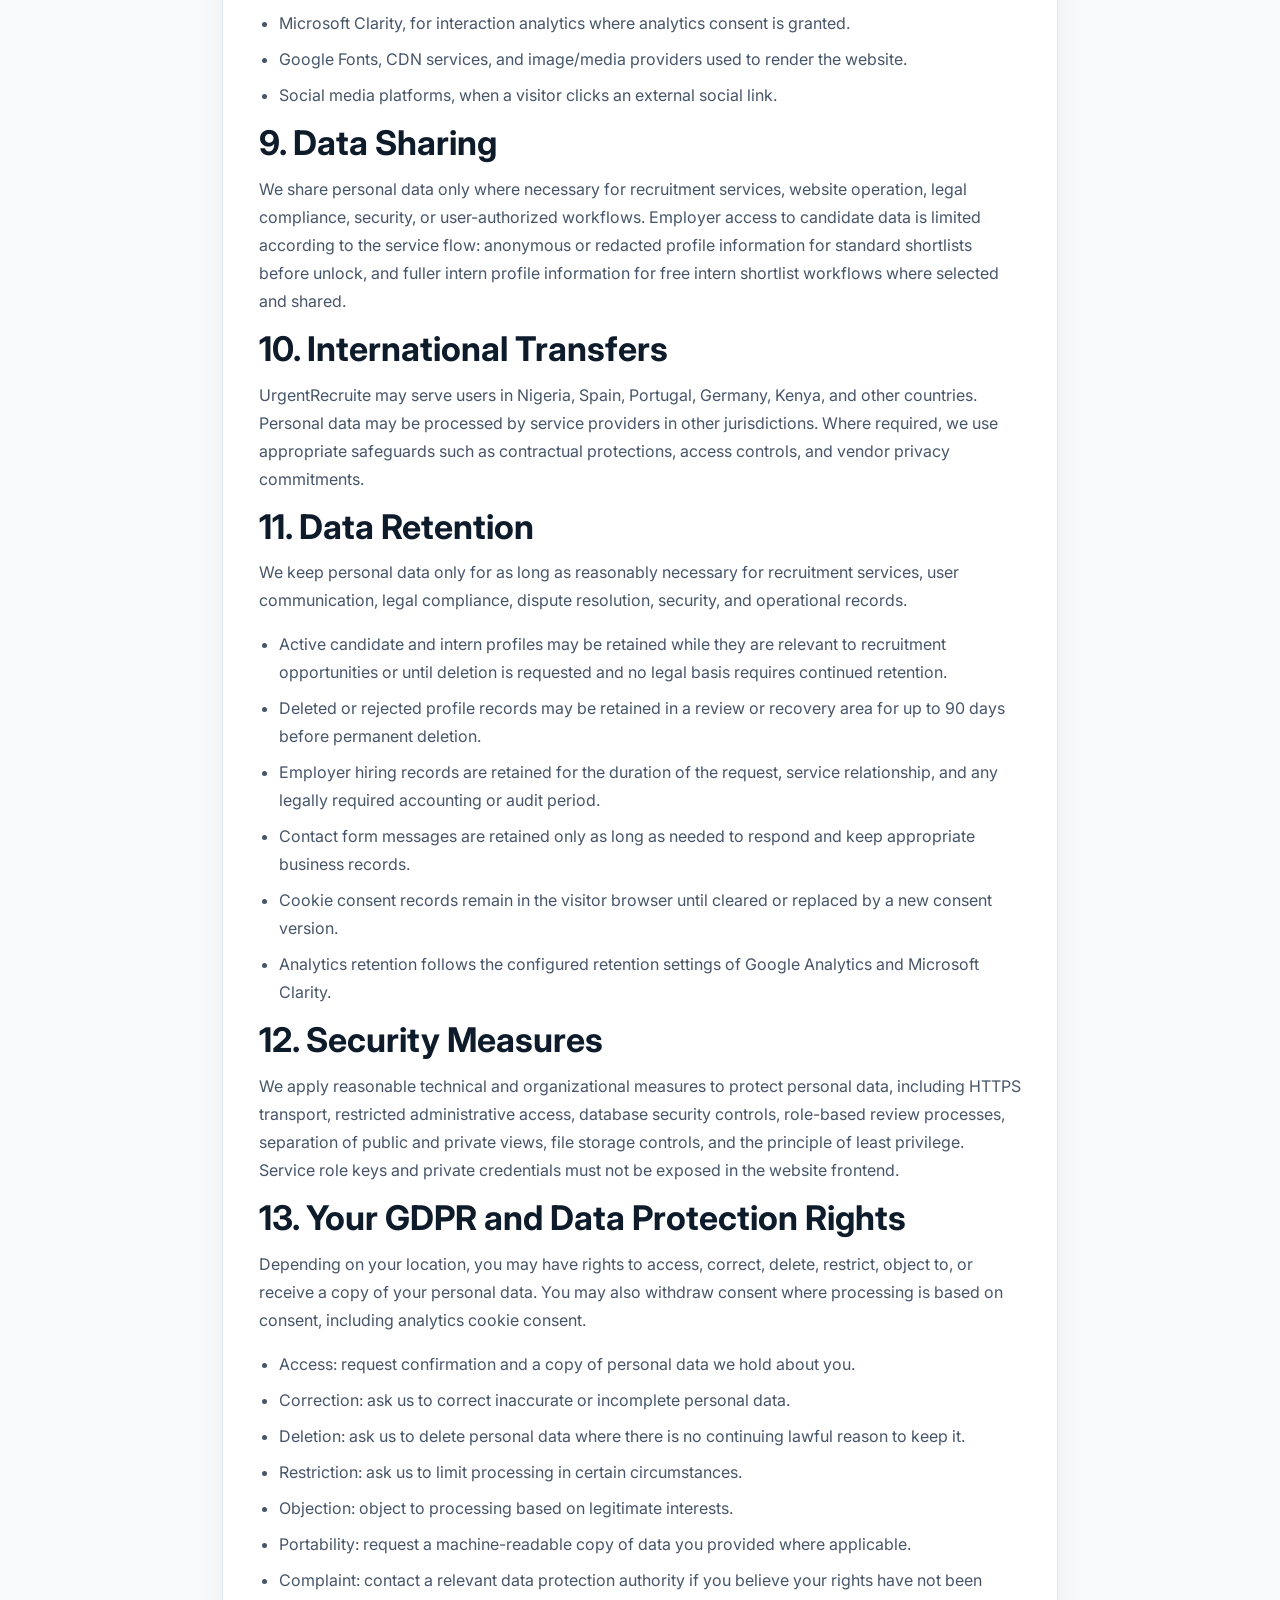
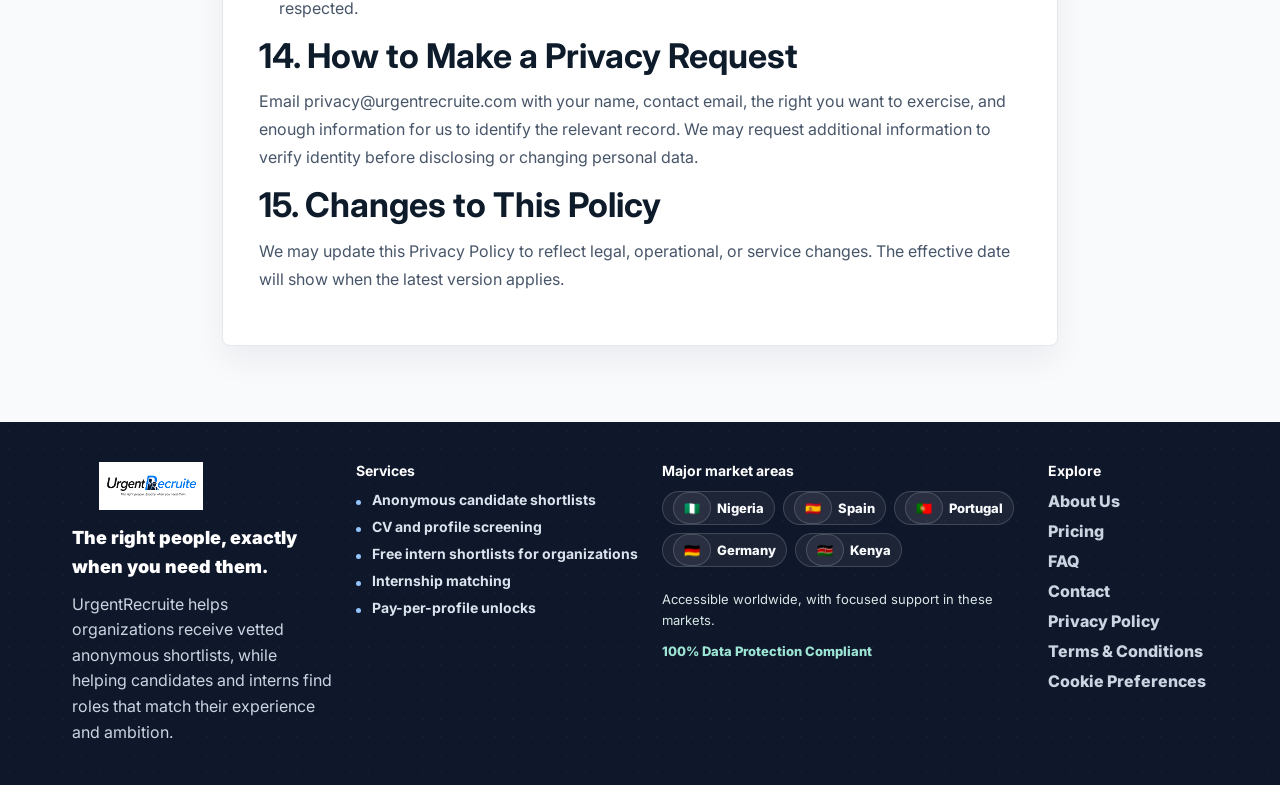
==== commit 08f03d94: "Favicon Update" ====
--- a/privacy.html
+++ b/privacy.html
@@ -5,6 +5,11 @@
     <meta name="viewport" content="width=device-width, initial-scale=1">
     <meta name="description" content="UrgentRecruite Privacy Policy explaining how candidate, employer, CV, contact, cookie, and analytics data is handled.">
     <title>Privacy Policy | UrgentRecruite</title>
+    <link rel="icon" href="/favicon.ico" sizes="any">
+    <link rel="icon" type="image/png" sizes="32x32" href="/assets/favicon-32x32.png">
+    <link rel="icon" type="image/png" sizes="192x192" href="/assets/favicon-192x192.png">
+    <link rel="apple-touch-icon" sizes="180x180" href="/assets/apple-touch-icon.png">
+    <link rel="manifest" href="/site.webmanifest">
     <link rel="preconnect" href="https://fonts.googleapis.com">
     <link rel="preconnect" href="https://fonts.gstatic.com" crossorigin>
     <link href="https://fonts.googleapis.com/css2?family=Inter:wght@400;500;600;700;800;900&display=swap" rel="stylesheet">
--- a/styles.css
+++ b/styles.css
@@ -740,11 +740,16 @@
 }
 
 .word-count,
-.form-note {
+.form-note,
+.field-error {
   color: var(--muted);
   font-size: 13px;
   font-weight: 700;
   line-height: 1.5;
+}
+
+.field-error {
+  color: #b42318;
 }
 
 .word-count.valid {
@@ -892,6 +897,8 @@
 
 .cookie-consent-card {
   width: min(940px, 100%);
+  max-height: calc(100vh - 36px);
+  overflow-y: auto;
   border: 1px solid rgba(226, 232, 240, 0.94);
   border-radius: 8px;
   padding: 20px;
@@ -953,6 +960,32 @@
   margin-top: 16px;
 }
 
+.cookie-accept-button {
+  min-width: 156px;
+  background: linear-gradient(135deg, var(--blue), #1558c0);
+  box-shadow: 0 14px 28px rgba(29, 112, 241, 0.24);
+}
+
+.cookie-accept-button:hover {
+  box-shadow: 0 18px 34px rgba(29, 112, 241, 0.3);
+}
+
+.cookie-reject-button {
+  color: #64748b;
+  background: #f1f5f9;
+  border-color: #e2e8f0;
+}
+
+.cookie-reject-button:hover {
+  color: #475569;
+  background: #e2e8f0;
+  border-color: #cbd5e1;
+}
+
+.cookie-save-button {
+  background: #ffffff;
+}
+
 @media (max-width: 1060px) {
   .site-header {
     grid-template-columns: minmax(0, 1fr) auto;
